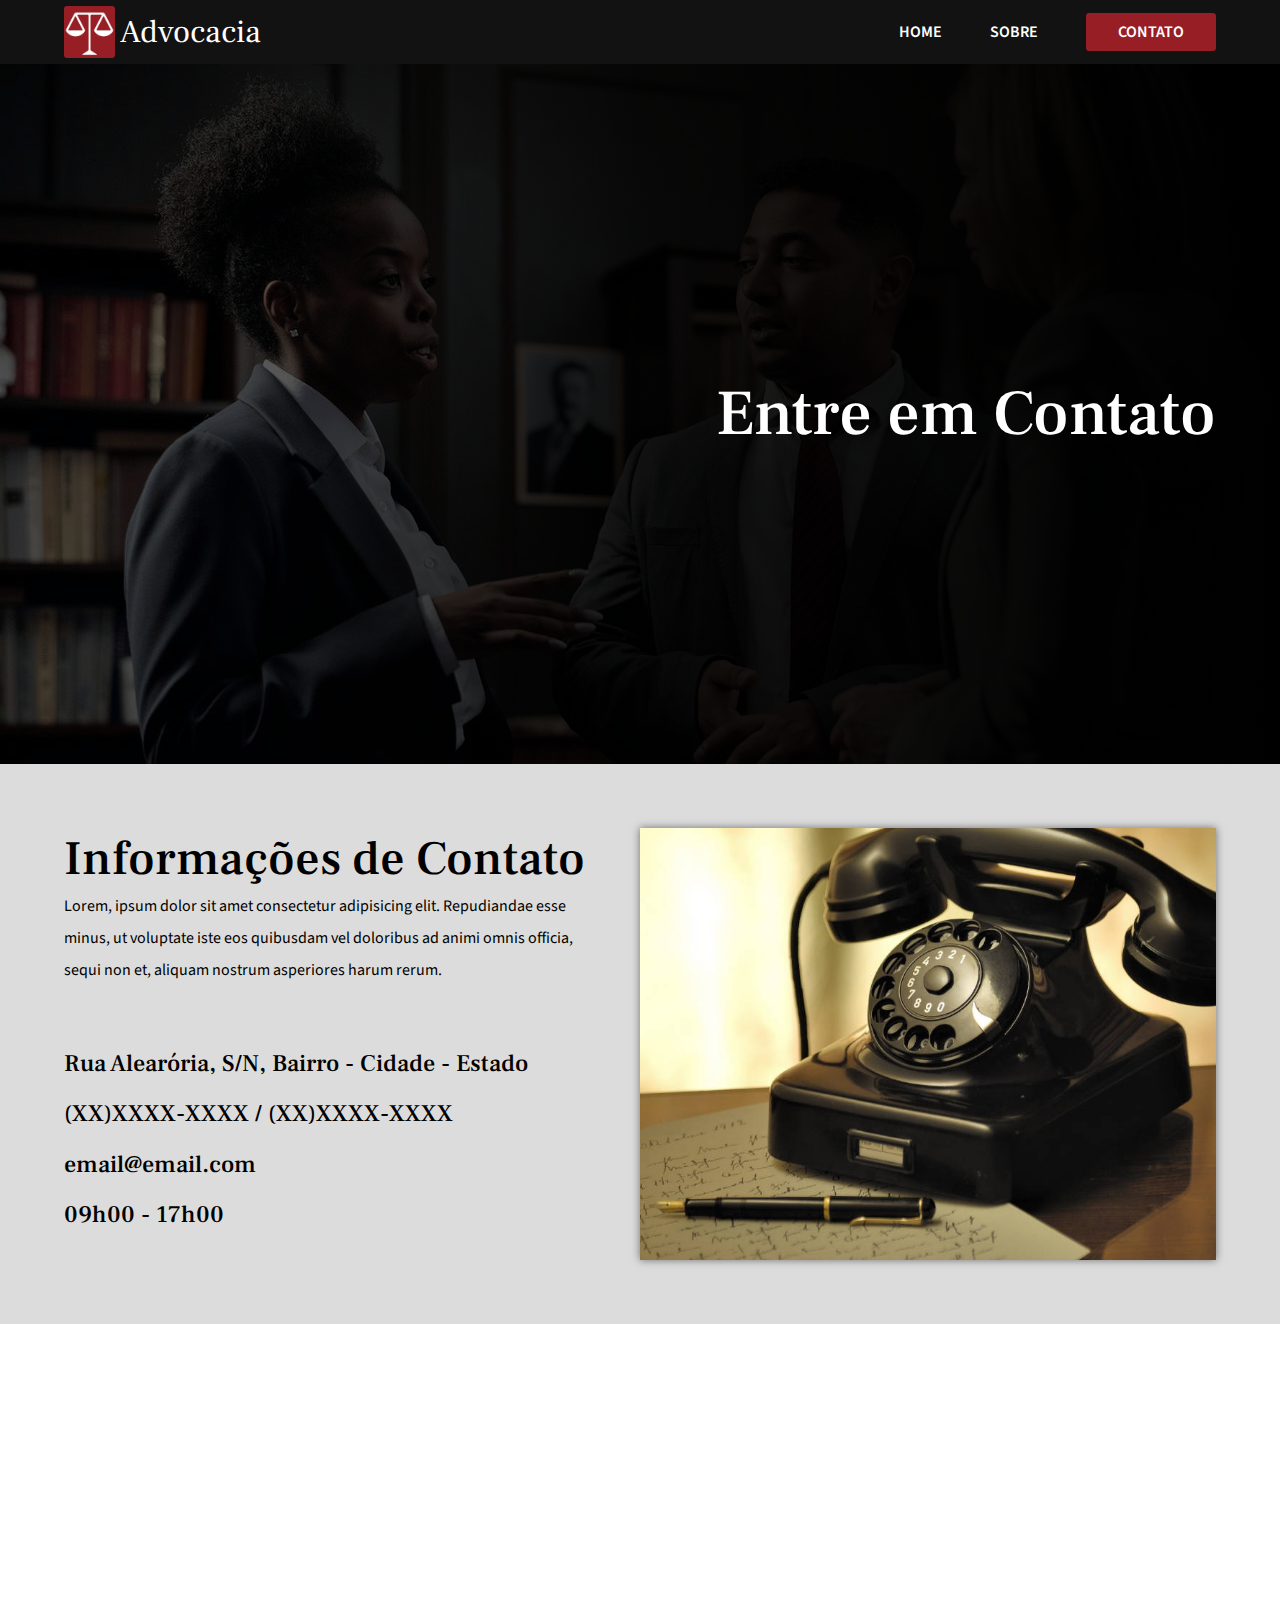
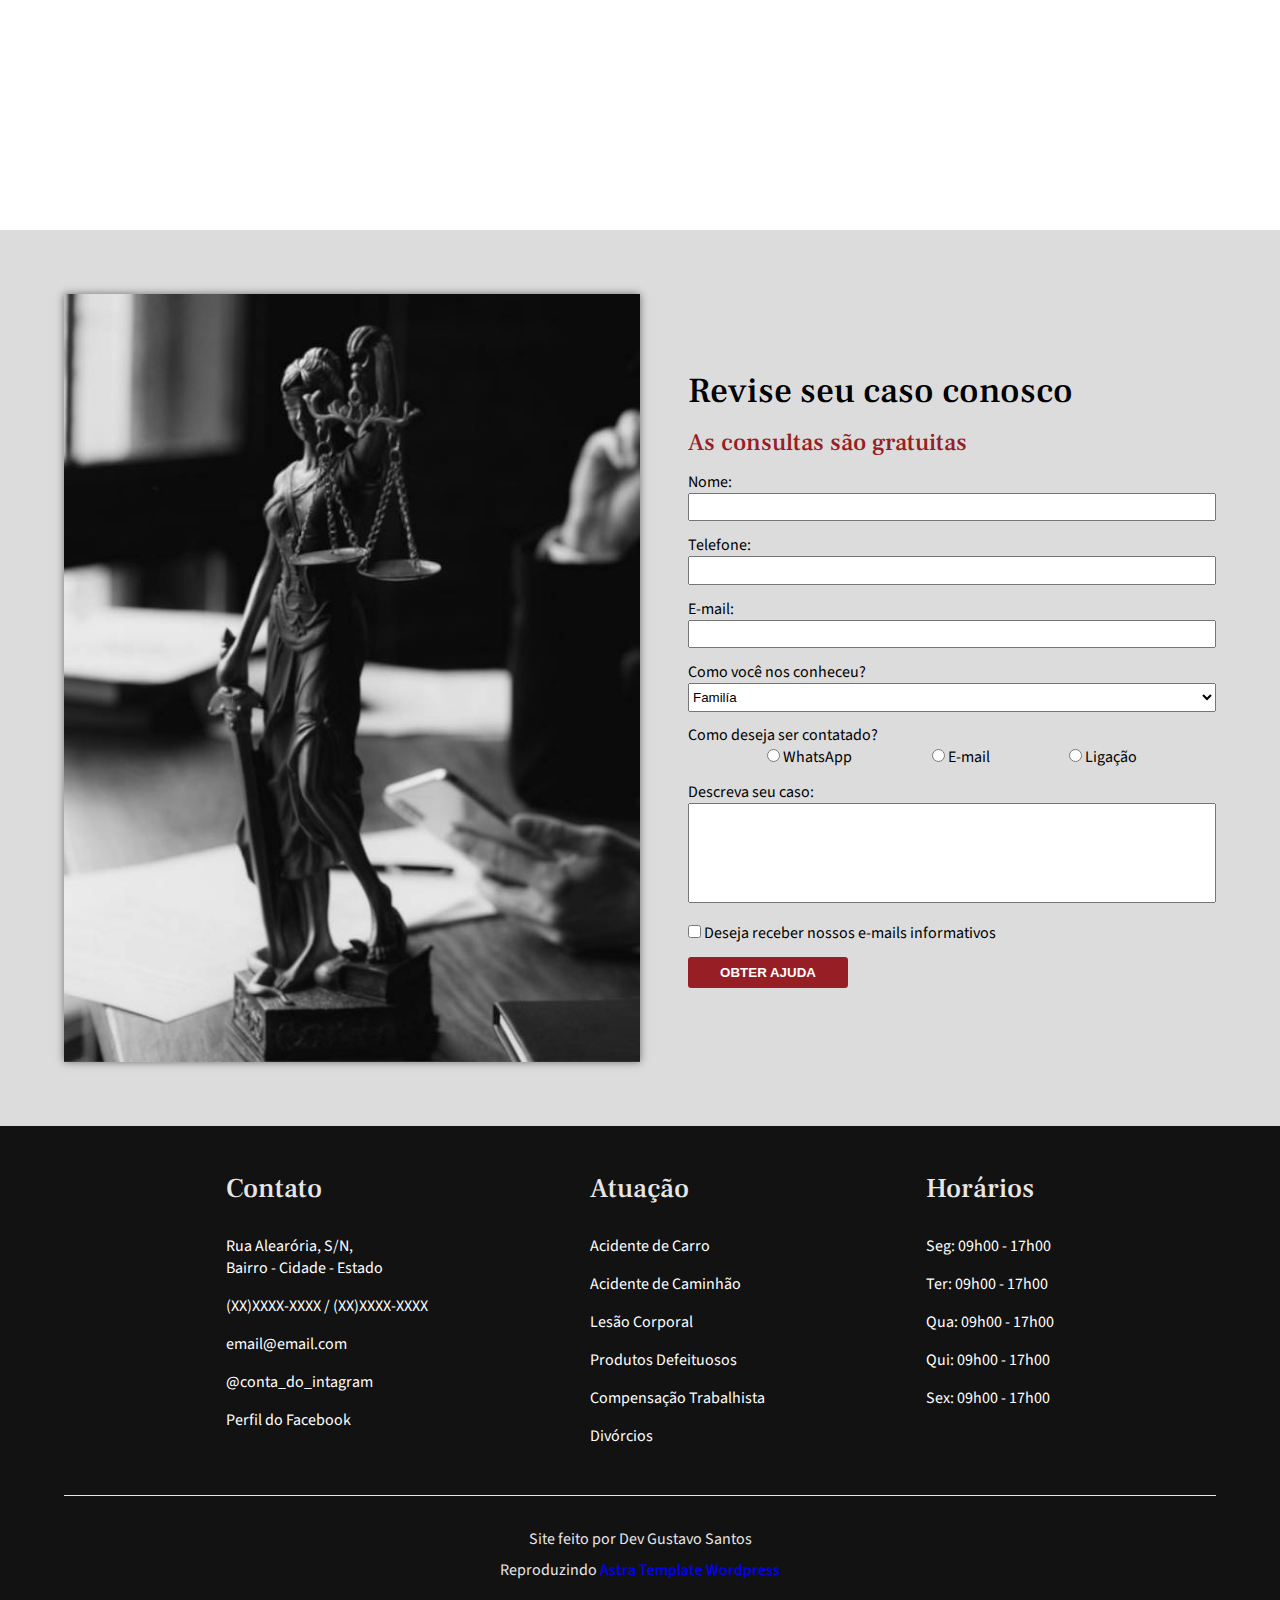
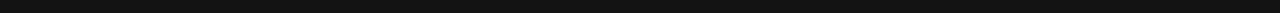
==== paginas/contato.html @ d3740e82 "Contato desktop" ====
<!DOCTYPE html>
<html lang="pt-br">
<head>
    <meta charset="UTF-8">
    <meta http-equiv="X-UA-Compatible" content="IE=edge">
    <meta name="viewport" content="width=device-width, initial-scale=1.0">
    <link rel="stylesheet" href="../estilos/geral.css">
    <link rel="stylesheet" href="../estilos/menu-mobile.css">
    <link rel="stylesheet" href="../estilos/contato.css">
    <link rel="shortcut icon" href="../imagens/favicon.ico" type="image/x-icon">
    <meta name="Este é um exemplo de site de Advocacia">
    <title>Sobre - Advocacia</title>
</head>
<body>
    <header class="menu-classico">
        <div class="container">
            <a href="#"><img src="../imagens/pngs/logo.png" alt="Exemplo de Logo de Advocacia"><h1>Advocacia</h1></a>
                <ul>
                    <li><a href="#">HOME</a></li>
                    <li><a href="#">SOBRE</a></li>
                    <li><a href="#" class="botao1">CONTATO</li></a>
                </ul>
        </div>
    </header>
    <header class="menu-mobile">
        <div class="container">
            <input type="checkbox" id="botao-menu">
            <label for="botao-menu" class="bot-menu">
                <div class="tracos">
                    <div></div>
                    <div></div>
                    <div></div>
                </div>
            </label>
            <nav class="menu-conteudo">
                <ul>
                    <li><a href="#">HOME</a></li>
                    <li><a href="#">SOBRE</a></li>
                    <li><a href="#" class="botao1">CONTATO</li></a>
                </ul>
            </nav>         
        </div>
    </header>
    <main>
        <section class="banner fundo">
            <div class="escurecimento">
                <div class="container">
                    <h1>Entre em Contato</h1>
                </div>
            </div>
        </section>
        <section class="info">
            <div class="container">
                <div class="topo-info">
                    <h2>Informações de Contato</h2>
                    <p>Lorem, ipsum dolor sit amet consectetur adipisicing elit. Repudiandae esse minus, ut voluptate iste eos quibusdam vel doloribus ad animi omnis officia, sequi non et, aliquam nostrum asperiores harum rerum.</p>
                </div>
                <img src="../imagens/telefone.jpg" alt="Foto de um telefone">
                <div class="base-info">
                    
                    <h3>Rua Alearória, S/N, Bairro - Cidade - Estado</h3>
                    <h3>(XX)XXXX-XXXX / (XX)XXXX-XXXX</h3>
                    <h3>email@email.com</h3>
                    <h3>09h00 - 17h00</h3>
                </div>
                
            </div>
        </section>
        <section class="mapa">
            <iframe src="https://www.google.com/maps/embed?pb=!1m18!1m12!1m3!1d467692.0486394806!2d-46.875481775542944!3d-23.68153151318806!2m3!1f0!2f0!3f0!3m2!1i1024!2i768!4f13.1!3m3!1m2!1s0x94ce448183a461d1%3A0x9ba94b08ff335bae!2zU8OjbyBQYXVsbywgU1A!5e0!3m2!1spt-BR!2sbr!4v1646142946703!5m2!1spt-BR!2sbr" width="600" height="450" style="border:0;" allowfullscreen="" loading="lazy"></iframe>
        </section>
        <section class="formulario">
            <div class="container">
                <img src="../imagens/lei-2.jpg" alt="Foto do Símbolo da Lei">
                <form action="">
                    <h2>Revise seu caso conosco</h2>
                    <h3>As consultas são gratuitas</h3>
                    <label for="name"><div>Nome:</div>
                        <input type="text" id="name" class="dados">
                    </label>
                    <label for="tel"><div>Telefone:</div>
                        <input type="number" id="tel" class="dados">
                    </label>
                    <label for="email"><div>E-mail:</div>
                        <input type="email" id="email" class="dados">
                    </label>
                    <label for="know"><div>Como você nos conheceu?</div>
                        
                        <select id="know" class="dados">
                            <option value="">Familía</option>
                            <option value="">Amigos</option>
                            <option value="">Google</option>
                            <option value="">Outros</option>
                        </select>
                    </label>
                    
                    <label for="contact" ><div>Como deseja ser contatado?</div>
                        <div id="contato-input">
                            <label><input type="radio" id="radio1" name="contact"> WhatsApp</label>
                            
                            <label><input type="radio" id="radio2" name="contact"> E-mail</label>
                            <label><input type="radio" id="radio3" name="contact"> Ligação</label>
                        </div>
                    </label>
                    
                    <label for="caso"><div>Descreva seu caso:</div>
                        <textarea name="caso" id="caso" class="dados"></textarea>
                    </label>
                    <label for="terms">
                        <input type="checkbox" id="terms">
                        Deseja receber nossos e-mails informativos
                    </label>
                    <input type="submit" value="OBTER AJUDA" class="botao1">
                </form>
            </div>
            
        </section>
    </main>
    <footer>
        <div class="container">
            <section class="topo-footer">
                <div class="quad-footer">
                    <h3>Contato</h3>
                    <ul>
                        <li>Rua Alearória, S/N, <br>Bairro - Cidade - Estado</li>
                        <li>(XX)XXXX-XXXX / (XX)XXXX-XXXX</li>
                        <li>email@email.com</li>
                        <li>@conta_do_intagram</li>
                        <li>Perfil do Facebook</li>
                    </ul>
                </div>
                <div class="quad-footer">
                    <h3>Atuação</h3>
                    <ul>
                        <li>Acidente de Carro</li>
                        <li>Acidente de Caminhão</li>
                        <li>Lesão Corporal</li>
                        <li>Produtos Defeituosos</li>
                        <li>Compensação Trabalhista</li>
                        <li>Divórcios</li>
                    </ul>
                </div>
                <div class="quad-footer">
                    <h3>Horários</h3>
                    <ul>
                        <li>Seg: 09h00 - 17h00</li>
                        <li>Ter: 09h00 - 17h00</li>
                        <li>Qua: 09h00 - 17h00</li>
                        <li>Qui: 09h00 - 17h00</li>
                        <li>Sex: 09h00 - 17h00</li>
                    </ul>
                </div>
            </section>
            <section class="base-footer">
                <p>Site feito por Dev Gustavo Santos</p>
                <p>Reproduzindo <a href="https://websitedemos.net/injury-accident-lawyer-08/#" target="_blank">Astra Template Wordpress</a></p>
            </section>
        </div>
    </footer>
</body>
</html>
---- estilos/geral.css ----
@charset "UTF-8";
@import url('https://fonts.googleapis.com/css2?family=Frank+Ruhl+Libre:wght@300;400;500;700;900&family=Source+Sans+Pro:ital,wght@0,200;0,300;0,400;0,600;0,700;0,900;1,200;1,300;1,400;1,600;1,700;1,900&display=swap');

:root {
    /* Fontes */
    --fonte1: 'Frank Ruhl Libre', serif;
    --fonte2: 'Source Sans Pro', sans-serif;

    /* Cores */
    --cor1: rgb(152, 30, 37);
    --cor2: rgb(18, 18, 18);
    --cor3: rgb(74, 74, 74);
    --cor4: rgb(220, 220, 220);
    --cor5: rgb(230, 230, 230);
}

/* -------------------------------- Gerais -------------------------- */
* {
    padding: 0;
    margin: 0;
    box-sizing: border-box;
}

html, body {
    font-family: var(--fonte2);
}

h1, h2, h3, h4, h5, h6 {
    font-family: var(--fonte1);
}

a, li {
    text-decoration: none;
    list-style-type: none;
}

section, header, p, main {
    max-width: 100vw;
    overflow: hidden;
}

.escurecimento {
    width: 100%;
    height: 100%;
    background-color: rgba(0, 0, 0, 0.5);
    background-image: linear-gradient(to left, rgb(0, 0, 0), rgba(0, 0, 0, 0.750), rgba(255, 255, 255, 0));
}

/* --------------------------------- Header ------------------------- */
header.menu-classico {
    width: 100%;
    height: 4rem;
    background-color: var(--cor2);
}

header.menu-classico .container {
    display: flex;
    height: 100%;
    justify-content: space-between;
    align-items: center;
}

header.menu-classico a {
    display: flex;
    align-items: center;
    height: 100%;
}

header.menu-classico h1 {
    color: rgb(255, 255, 255);
    font-weight: 400;
}

header.menu-classico img {
    margin-right: .3rem;
    height: 80%;
    border-radius: 0.2rem;
}

header.menu-classico ul {
    display: flex;
    align-items: center;
    gap: 3rem;
}

header.menu-classico ul li a {
    color: rgb(255, 255, 255);
    font-weight: 600;
}

header.menu-classico .botao1 {
    margin: 0;
}

/* -------------------------------- Menu Mobile --------------------- */

.container {
    width: min(1200px, 90vw);
    margin: auto;
}

.botao1 {
    padding: 0.5rem 2rem;
    margin: 2rem;
    border-radius: 0.2rem;
    color: white;
    background-color: var(--cor1);
    transition: all 0.3s linear;
}

.botao1:hover {
    color: var(--cor1) !important;
    background-color: rgb(255, 255, 255);
    border: 1px solid var(--cor1);
}

.botao2 {
    padding: 0.5rem 2rem;
    margin: 2rem;
    border-radius: 0.2rem;
    color: var(--cor1);
    background-color: rgb(255, 255, 255);
    border: 1px solid var(--cor1);
    transition: all 0.3s linear;
}

.botao2:hover {
    color: rgb(255, 255, 255);
    background-color: var(--cor1);
    border: 1px solid rgb(255, 255, 255);
}

.fundo {
    background-size: cover;
    background-repeat: no-repeat;
    background-position: left center;
}

footer {
    background-color: var(--cor2);
    color: var(--cor5);

}

footer .topo-footer {
    padding: 2rem 0;
    display: flex;
    justify-content: space-evenly;
    border-bottom: 1px solid var(--cor5);
}

footer .topo-footer  h3{
    font-size: 1.7rem;
    padding: 0.8rem 0;
}

footer .base-footer {
    padding: 2rem;
    text-align: center;
    display: flex;
    flex-direction: column;
    gap: 0.6rem;
}

footer .base-footer a {
    font-weight: 600;
}

footer .base-footer a:visited {
    color: inherit;
 }

footer li {
    text-decoration: none;
    list-style-type: none;
    color: white;
    margin: 1rem 0;
}

@media (max-width: 700px) {

    header.menu-classico {
        display: none;
    }

    footer .topo-footer {
        flex-direction: column;
        align-items: center;
        text-align: center;
        gap: 3rem;
    }
}
---- estilos/menu-mobile.css ----
@charset "UTF-8";

* { padding: 0;
    margin: 0;
    box-sizing: border-box;
}

header.menu-mobile a, li {
    text-decoration: none;
    list-style-type: none;
    color: white;
    margin: 1rem;
    
}

header.menu-mobile a:visited {
    color: white;
}

header.menu-mobile {
    background-color: var(--cor2);
    width: 100vw;
    height: 14vw;
    position: fixed;
}

/* Traços *//* Traços *//* Traços */
.container #botao-menu {
    opacity: 0;
}

.menu-mobile .container {
    display: flex;
    flex-direction: column;
    align-items: flex-end;
}

.bot-menu {
    position: absolute;
    top: 0;
    right: 0;
    z-index: 3;
}

.tracos *:nth-child(n) {
    background-color: rgb(255, 255, 255);
    width: 13vw;
    height: 2vw;
    margin: 2vw;
    transition: all 0.1s linear;
}

input#botao-menu:checked ~ label .tracos *:nth-child(1) {
    transform: translate(0%, 4vw) rotate(45deg);
}

input#botao-menu:checked ~ label .tracos *:nth-child(2) {
    opacity: 0;
}

input#botao-menu:checked ~ label .tracos *:nth-child(3) {
    transform: translate(0%, -4vw) rotate(-45deg);
}

/* Conteudo *//* Conteudo *//* Conteudo */
.menu-conteudo {
    display: none;
    width: 100vw;
    position: absolute;
    left: 0;
    top: 0;
}

.menu-conteudo ul {
    color: white;
    font-size: 8vw;
    display: flex;
    flex-direction: column;
    justify-content: center;
    align-items: center;
    gap: 10vw;
}

.menu-conteudo ul  li a{
    padding: 5vw;
}

input#botao-menu:checked ~ nav.menu-conteudo {
    width: 100vw;
    height: 100vh;
    display: flex;
    flex-direction: column;
    justify-content: center;
    align-items: center;
    position: fixed;
    z-index: 2;
    background-color: var(--cor2);
    text-align: center;
}

@media (min-width: 701px){
    header.menu-mobile {
    display: none;
    }

    header.menu-mobile a, li {
        margin: 0;
    }
}
---- estilos/contato.css ----
@charset "UTF-8";
@import url('https://fonts.googleapis.com/css2?family=Frank+Ruhl+Libre:wght@300;400;500;700;900&family=Source+Sans+Pro:ital,wght@0,200;0,300;0,400;0,600;0,700;0,900;1,200;1,300;1,400;1,600;1,700;1,900&display=swap');

:root {
    /* Fontes */
    --fonte1: 'Frank Ruhl Libre', serif;
    --fonte2: 'Source Sans Pro', sans-serif;

    /* Cores */
    --cor1: rgb(152, 30, 37);
    --cor2: rgb(18, 18, 18);
    --cor3: rgb(74, 74, 74);
    --cor4: rgb(220, 220, 220);
    --cor5: rgb(230, 230, 230);
}

/* --------------------------------- Gerais ------------------------- */
* {
    padding: 0;
    margin: 0;
    box-sizing: border-box;
}

html, body {
    font-family: var(--fonte2);
}

h1, h2, h3, h4, h5, h6 {
    font-family: var(--fonte1);
    font-weight: 500;
}

a, li {
    text-decoration: none;
    list-style-type: none;
}

section, header, p, main {
    max-width: 100vw;
    overflow: hidden;
}

/* ----------------------------- Banner ----------------------------- */
.banner {
    background-image: url('../imagens/advogados-conversando.jpg');
}

.fundo {
    background-size: cover;
    background-repeat: no-repeat;
    background-position: center center;
}

.banner .escurecimento {
    min-height: 700px;
    display: flex;
    flex-direction: column;
    justify-content: center;
}

.banner .container h1{
    text-align: right;
    color: white;
    font-size: 4rem;
    font-weight: 500;
}

/* ----------------------------- Info ------------------------------- */
.info {
    background-color: var(--cor4);
    padding: 4rem 0;
}

.info .container {
    display: grid;
    grid-template-areas: 
    "topo foto"
    "base foto";
    grid-template-columns: 1fr 50%;
    grid-gap: 2rem;
}

.info .topo-info {
    grid-area: topo;
}

.info .topo-info h2{
    font-size: 3rem;
}

.info .topo-info p {
    line-height: 2rem;
}

.info img{
    grid-area: foto;
    width: 100%;
    height: 100%;
    object-fit: cover;
    box-shadow: 0px 0px 8px rgba(0, 0, 0, 0.5);
}

.info .base-info {
    grid-area: base;
}

.info .base-info h3{
    font-size: 1.5rem;
    padding-bottom: 1.2rem;
}

.info .base-info h3:last-child{
    padding-bottom: 0;
}

/* ------------------------------ Mapa ------------------------------ */
iframe{
    width: 100%;
    min-height: 500px;
}

/* ---------------------------Formalário ---------------------------- */
.formulario {
    background-color: var(--cor4);
    padding: 4rem 0;
}

.formulario .container {
    display: grid;
    grid-template-areas: 
    "foto formulario";
    grid-template-columns: 50% 1fr;
    grid-gap: 3rem;
}

.formulario .container img{
    grid-area: foto;
    box-shadow: 0px 0px 8px rgba(0, 0, 0, 0.5);
    width: 100%;
    height: 100%;
    object-fit: cover;
}

.formulario .container form{
    grid-area: formulario;
    display: flex;
    flex-direction: column;
    align-self: center;
    
}
.formulario .container form > *:nth-child(n){
    margin-bottom: .8rem;
}

.formulario .container form h2{
    font-size: 2.2rem;
}

.formulario .container form h3{
    color: var(--cor1);
    font-size: 1.5rem;
}

.formulario .dados {
    width: 100%;
    padding: .3rem 0;
}

#contato-input {
    display: flex;
    justify-content: space-evenly;
}

#caso {
    min-height: 100px;
    resize: none;
}




.formulario .container form .botao1 {
    margin: 0;
    border: none;
    width: 160px;
    font-weight: 600;
}
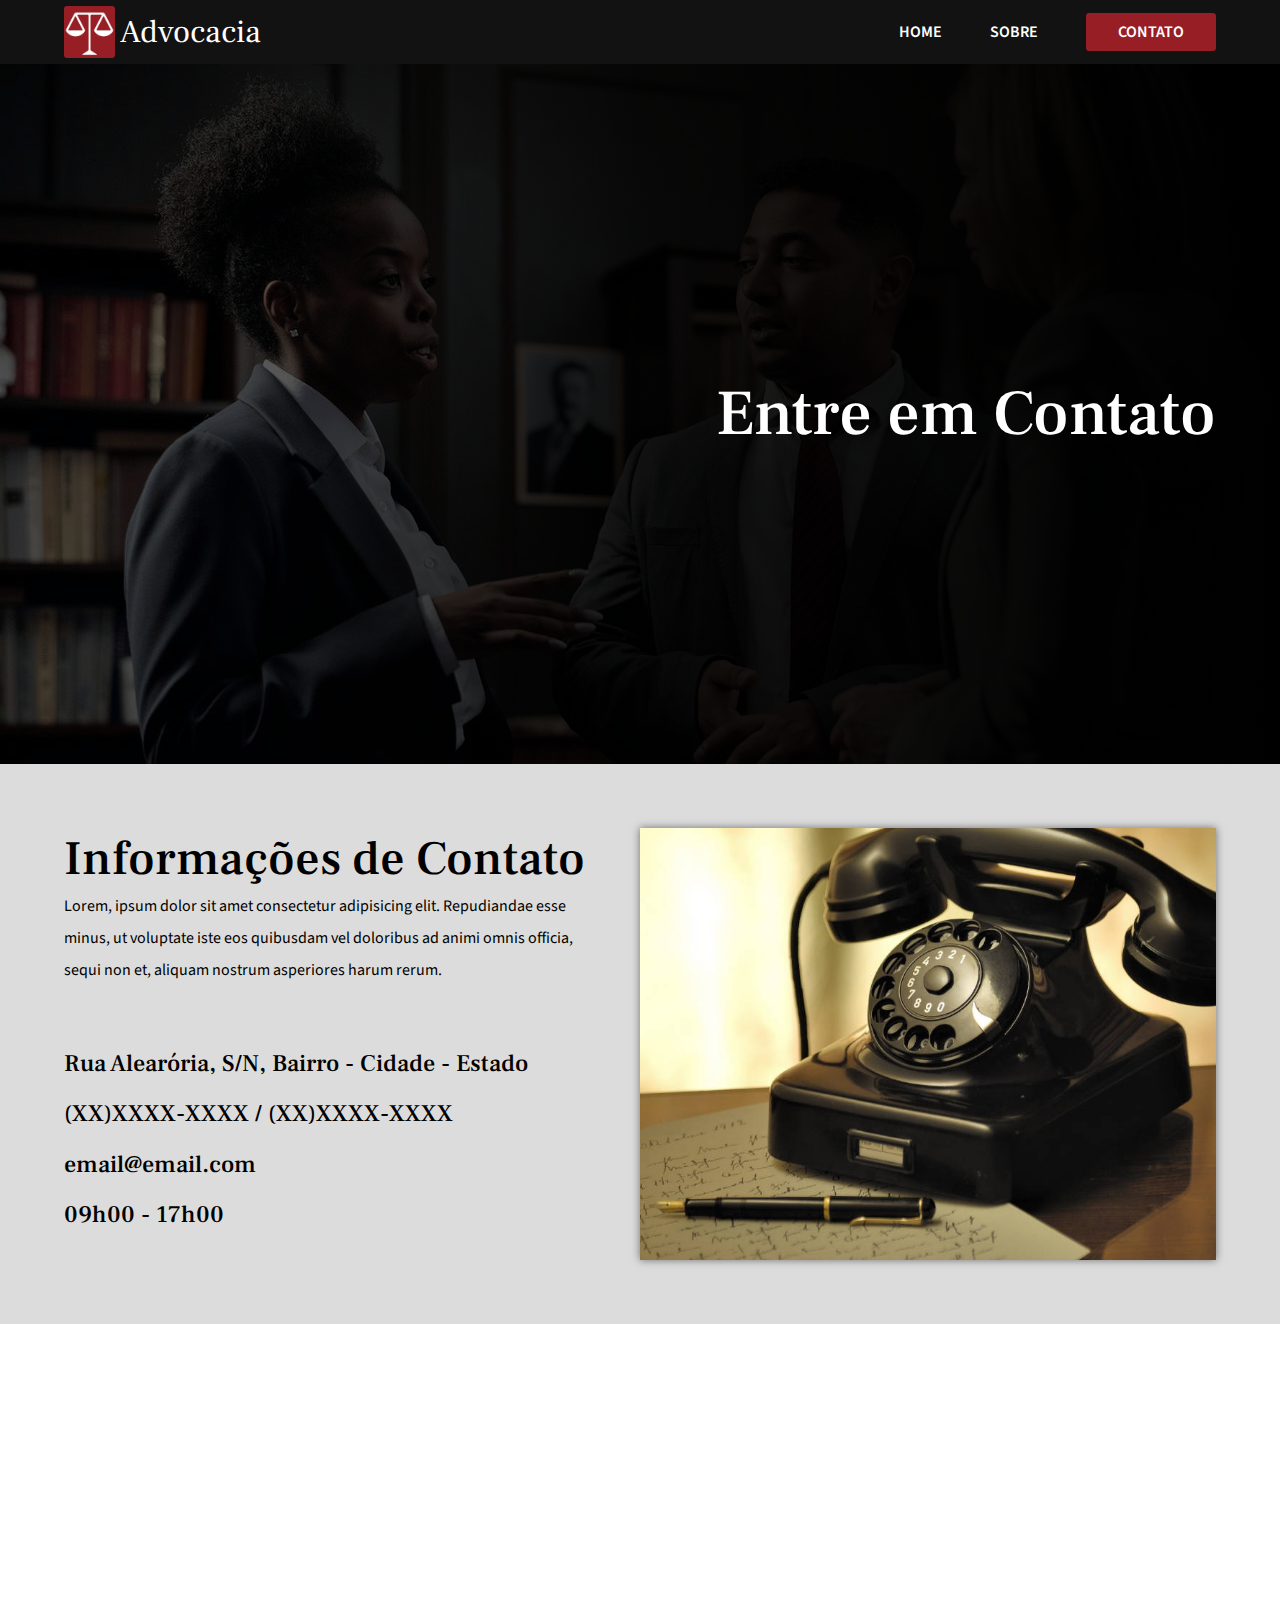
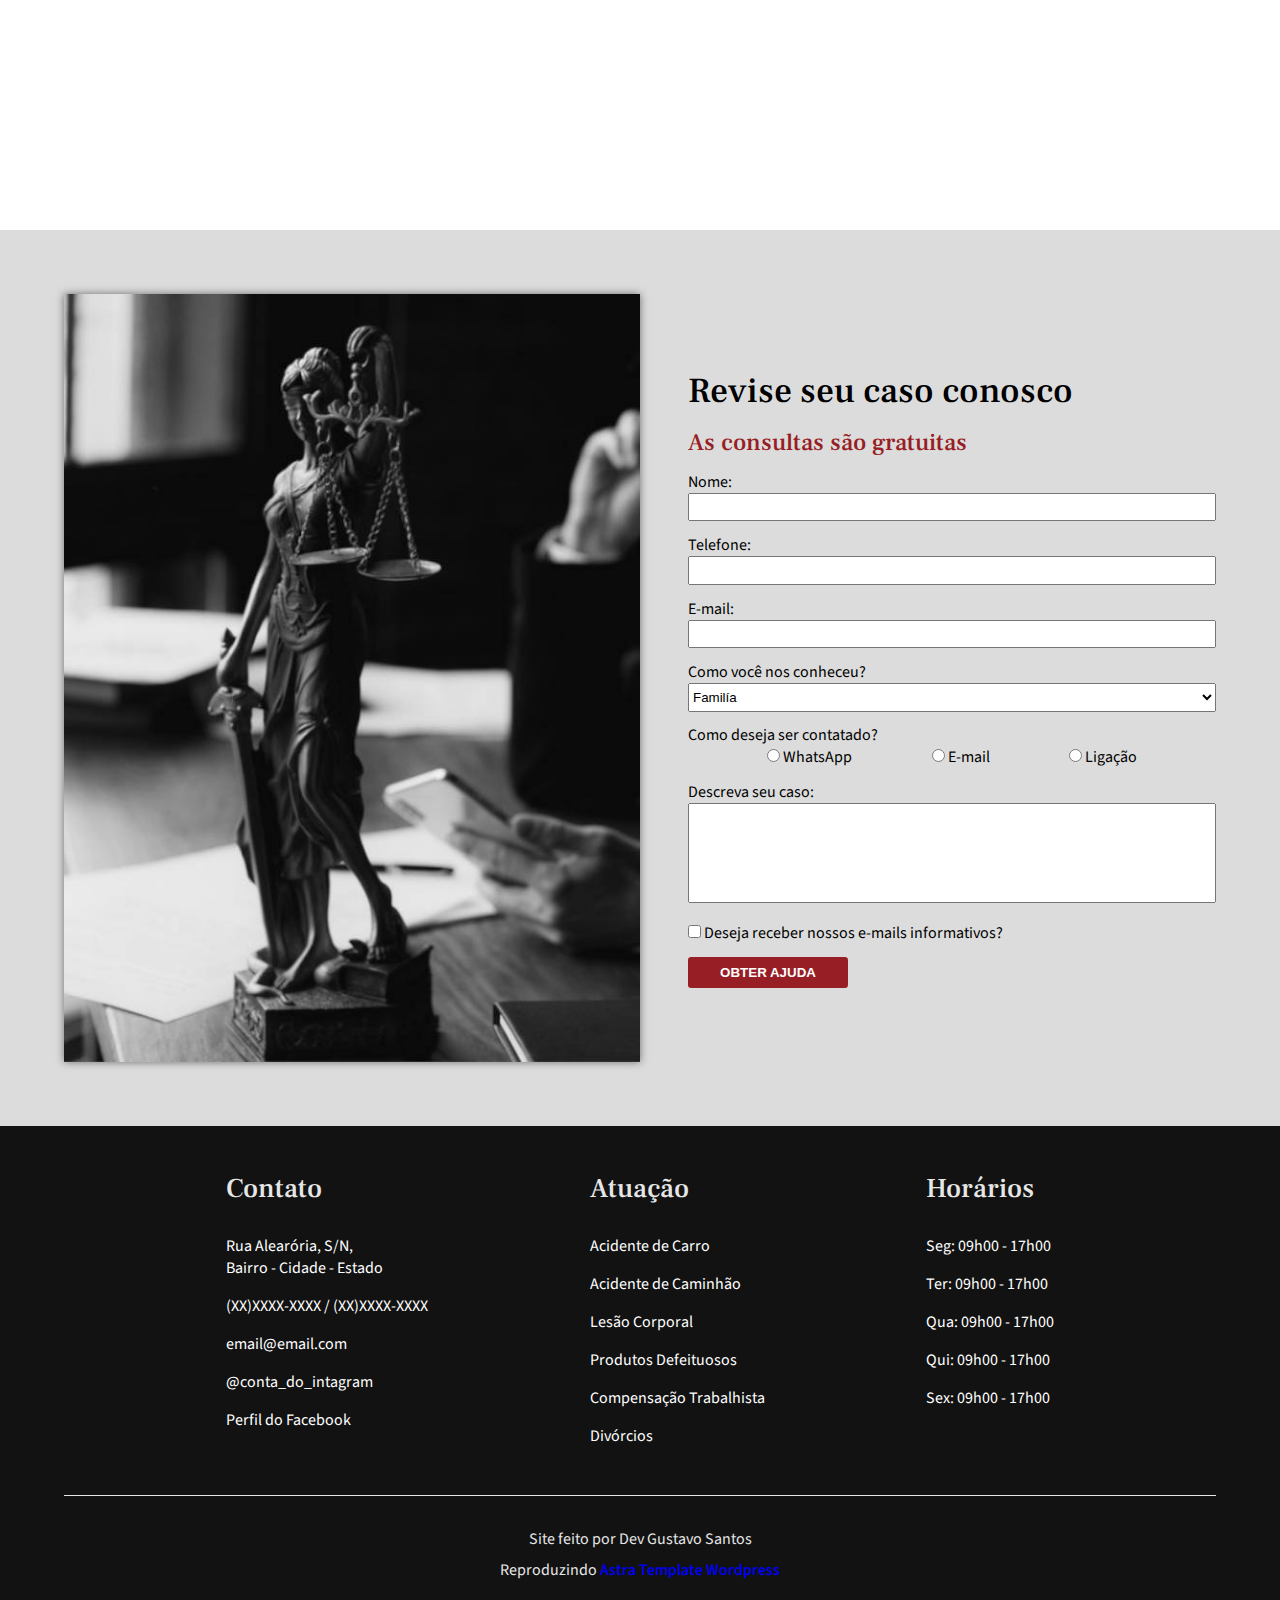
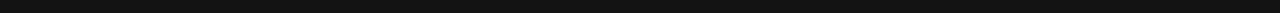
==== commit 18fbb54a: "contato mobile" ====
--- a/paginas/contato.html
+++ b/paginas/contato.html
@@ -72,14 +72,15 @@
         <section class="formulario">
             <div class="container">
                 <img src="../imagens/lei-2.jpg" alt="Foto do Símbolo da Lei">
-                <form action="">
+                <form action="#" method="post">
                     <h2>Revise seu caso conosco</h2>
                     <h3>As consultas são gratuitas</h3>
+                    
                     <label for="name"><div>Nome:</div>
-                        <input type="text" id="name" class="dados">
+                        <input type="text" id="name" class="dados" required>
                     </label>
                     <label for="tel"><div>Telefone:</div>
-                        <input type="number" id="tel" class="dados">
+                        <input type="number" id="tel" class="dados" required>
                     </label>
                     <label for="email"><div>E-mail:</div>
                         <input type="email" id="email" class="dados">
@@ -108,7 +109,7 @@
                     </label>
                     <label for="terms">
                         <input type="checkbox" id="terms">
-                        Deseja receber nossos e-mails informativos
+                        Deseja receber nossos e-mails informativos?
                     </label>
                     <input type="submit" value="OBTER AJUDA" class="botao1">
                 </form>
--- a/estilos/contato.css
+++ b/estilos/contato.css
@@ -176,12 +176,57 @@
     resize: none;
 }
 
-
-
-
 .formulario .container form .botao1 {
     margin: 0;
     border: none;
     width: 160px;
     font-weight: 600;
-}+}
+
+/* ------------------------- Media Querys ----------------------------*/
+
+@media (max-width: 700px) {
+    html {
+        font-size: 110%;
+    }
+
+    h1, h2, h3, h4, p {
+        text-align: center;
+    }
+
+/*     .fundo {
+        background-size: contain;
+    } */
+
+    .banner .container h1 {
+        text-align: center;
+    }
+
+    .info .container {
+        display: flex;
+        flex-direction: column;
+    }
+    .info .topo-info h2 {
+        font-size: 2.8rem;
+    }
+
+    .formulario .container {
+        display: flex;
+        flex-direction: column;
+    }
+
+    .formulario .container img {
+        display: none;
+    }
+
+    .formulario .container form {
+        width: 100%;
+    }
+
+    #contato-input {
+        justify-content: space-between;
+    }
+    .formulario .container form .botao1 {
+        margin: auto;
+    }
+}
